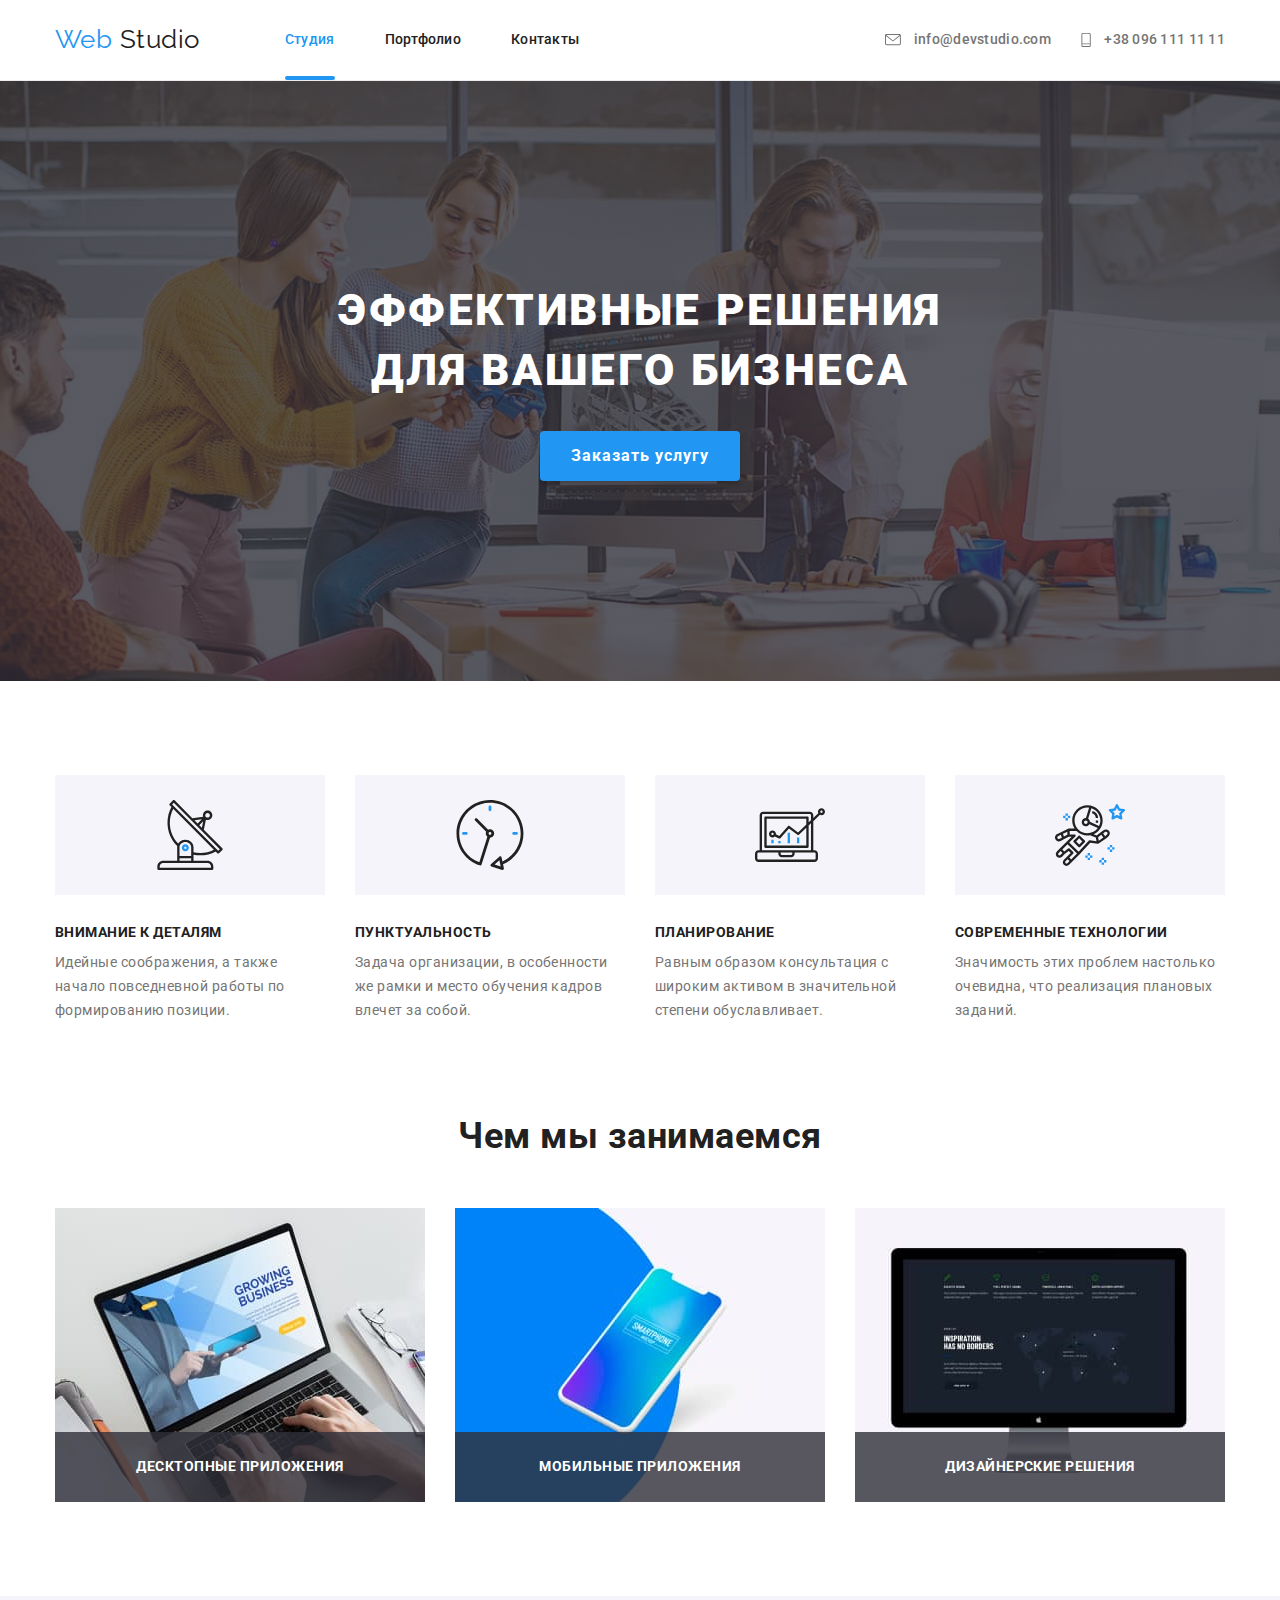
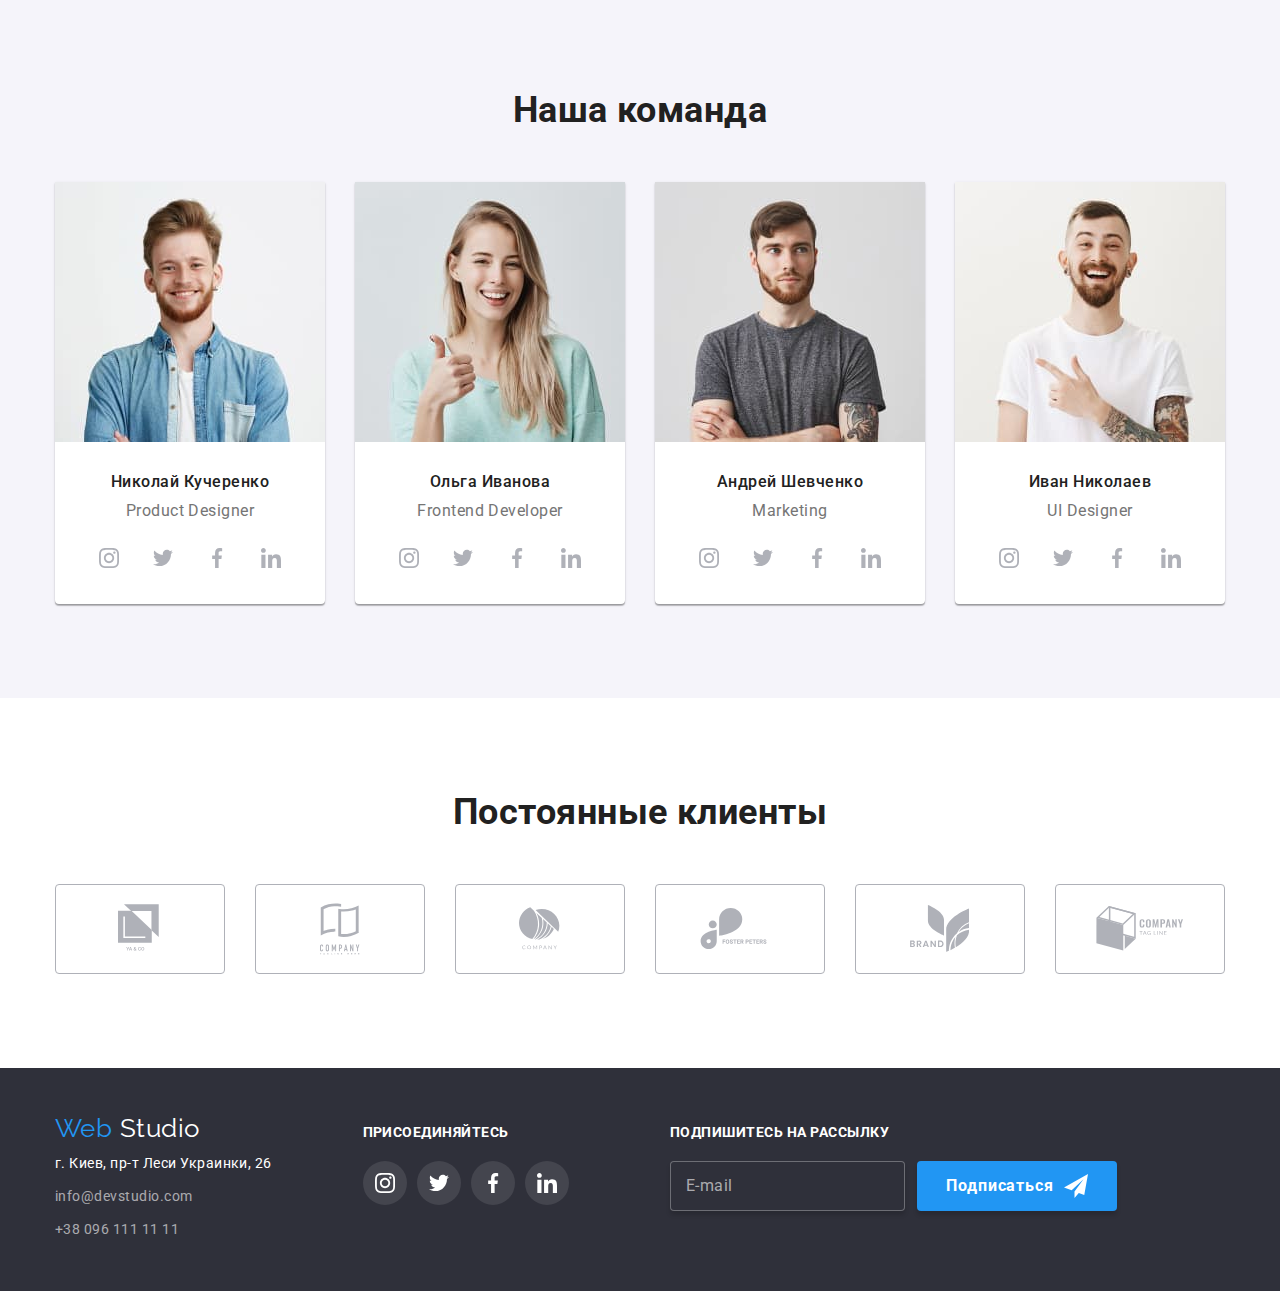
==== index.html @ 7e2abc23 "ДЗ 6" ====
<!DOCTYPE html>
<html lang="ru">
  <head>
    <meta charset="UTF-8" />
    <meta name="viewport" content="width=device-width, initial-scale=1.0" />
    <title>Web Studio</title>
    <link
      href="https://fonts.googleapis.com/css2?family=Raleway:wght@700&family=Roboto:wght@400;500;700;900&display=swap"
      rel="stylesheet"
    />
    <link
      rel="stylesheet"
      href="https://cdnjs.cloudflare.com/ajax/libs/modern-normalize/0.6.0/modern-normalize.min.css"
    />
    <link rel="stylesheet" href="./css/styles.css" />
  </head>
  <body>
    <!--шапка-->
    <header class="header">
      <div class="container holder">
        <nav class="nav">
          <a href="./index.html" class="logo"
            >Web <span class="logo-part">Studio</span></a
          >
          <ul class="list-site-nav">
            <li class="item">
              <a href="./index.html" class="link current">Студия</a>
            </li>
            <li class="item">
              <a href="./portfolio.html" class="link">Портфолио</a>
            </li>
            <li class="item"><a href="#" class="link">Контакты</a></li>
          </ul>
        </nav>
        <ul class="list-info-nav">
          <li class="item">
            <a href="mailto:info@devstudio.com" class="contacts">
              <svg
                class="svg-mail-tel"
                aria-label="иконка конверт"
                width="16"
                height="12"
              >
                <use xlink:href="./img/symbol-defs1.svg#icon-com"></use>
              </svg>
              info@devstudio.com</a
            >
          </li>
          <li class="item">
            <a
              href="tel:+380961111111"
              aria-label="иконка смартфон"
              class="contacts"
            >
              <svg class="svg-mail-tel" width="10" height="14">
                <use xlink:href="./img/symbol-defs1.svg#icon-tel"></use>
              </svg>
              +38 096 111 11 11</a
            >
          </li>
        </ul>
      </div>
    </header>
    <main>
      <section class="hero">
        <div class="hero-holder">
          <h1 class="hero-title">
            Эффективные решения для вашего бизнеса
          </h1>
          <button class="button" data-modal-open>Заказать услугу</button>
        </div>
      </section>

      <!--section список преимуществ-->
      <section class="advantages">
        <div class="container">
          <h2 class="title-hidden">Список преимуществ</h2>

          <ul class="list-features">
            <li class="item">
              <div class="frame">
                <svg
                  class="svg-features"
                  aria-label="иконка антена"
                  width="70"
                  height="70"
                >
                  <use href="./img/symbol-defs1.svg#icon-antenna"></use>
                </svg>
              </div>

              <h3 class="title">Внимание к деталям</h3>
              <p class="text">
                Идейные соображения, а также начало повседневной работы по
                формированию позиции.
              </p>
            </li>

            <li class="item">
              <div class="frame">
                <svg
                  class="svg-features"
                  aria-label="иконка часы"
                  width="70"
                  height="70"
                >
                  <use href="./img/symbol-defs1.svg#icon-clock"></use>
                </svg>
              </div>
              <h3 class="title">Пунктуальность</h3>
              <p class="text">
                Задача организации, в особенности же рамки и место обучения
                кадров влечет за собой.
              </p>
            </li>

            <li class="item">
              <div class="frame">
                <svg
                  class="svg-features"
                  aria-label="иконка диаграмма"
                  width="70"
                  height="70"
                >
                  <use href="./img/symbol-defs1.svg#icon-diagram"></use>
                </svg>
              </div>
              <h3 class="title">Планирование</h3>
              <p class="text">
                Равным образом консультация с широким активом в значительной
                степени обуславливает.
              </p>
            </li>

            <li class="item">
              <div class="frame">
                <svg
                  class="svg-features"
                  aria-label="иконка астронавта"
                  width="70"
                  height="70"
                >
                  <use href="./img/symbol-defs1.svg#icon-astronaut"></use>
                </svg>
              </div>
              <h3 class="title">Современные технологии</h3>
              <p class="text">
                Значимость этих проблем настолько очевидна, что реализация
                плановых заданий.
              </p>
            </li>
          </ul>
        </div>
      </section>

      <!--section чем мы занимаемся-->
      <section class="section">
        <div class="container">
          <h2 class="section-title">Чем мы занимаемся</h2>
          <ul class="list">
            <li class="item">
              <img
                class="img-picture"
                src="./img/img1.jpg"
                alt="Картинка с ноутбуком"
                width="370"
              />
              <h3 class="text">Десктопные приложения</h3>
            </li>
            <li class="item">
              <img
                class="img-picture"
                src="./img/img2.jpg"
                alt="картинка со смартфона"
                width="370"
              />
              <h3 class="text">Мобильные приложения</h3>
            </li>

            <li class="item">
              <img
                class="img-picture"
                src="./img/img3.jpg"
                alt="картинка с манитором компьютера"
                width="370"
              />
              <h3 class="text">Дизайнерские решения</h3>
            </li>
          </ul>
        </div>
      </section>

      <!--section команда-->
      <section class="section team">
        <div class="container">
          <h2 class="section-title">Наша команда</h2>

          <ul class="list-team">
            <li class="item-team">
              <img class="foto" src="./img/img01.jpg" alt="фото" width="270" />
              <div class="wrap-team">
                <h3 class="title-name">Николай Кучеренко</h3>
                <p class="text-post">Product Designer</p>
                <ul class="list-socials">
                  <li class="item">
                    <a
                      href="#"
                      class="link-socials"
                      aria-label="ссылка на Instagram"
                    >
                      <svg class="svg-socials">
                        <use href="./img/symbol-defs1.svg#icon-instagram"></use>
                      </svg>
                    </a>
                  </li>
                  <li class="item">
                    <a
                      href="#"
                      class="link-socials"
                      aria-label="ссылка на Twitter"
                    >
                      <svg class="svg-socials">
                        <use href="./img/symbol-defs1.svg#icon-twitter"></use>
                      </svg>
                    </a>
                  </li>
                  <li class="item">
                    <a
                      href="#"
                      class="link-socials"
                      aria-label="ссылка на Facebook"
                    >
                      <svg class="svg-socials">
                        <use href="./img/symbol-defs1.svg#icon-facebook"></use>
                      </svg>
                    </a>
                  </li>
                  <li class="item">
                    <a
                      href="#"
                      class="link-socials"
                      aria-label="ссылка на LinkendIn"
                    >
                      <svg class="svg-socials">
                        <use href="./img/symbol-defs1.svg#icon-linkedin"></use>
                      </svg>
                    </a>
                  </li>
                </ul>
              </div>
            </li>

            <li class="item-team">
              <img class="foto" src="./img/img02.jpg" alt="фото" width="270" />
              <div class="wrap-team">
                <h3 class="title-name">Ольга Иванова</h3>
                <p class="text-post">Frontend Developer</p>
                <ul class="list-socials">
                  <li class="item">
                    <a
                      href="#"
                      class="link-socials"
                      aria-label="ссылка на Instagram"
                    >
                      <svg class="svg-socials">
                        <use href="./img/symbol-defs1.svg#icon-instagram"></use>
                      </svg>
                    </a>
                  </li>
                  <li class="item">
                    <a
                      href="#"
                      class="link-socials"
                      aria-label="ссылка на Twitter"
                    >
                      <svg class="svg-socials">
                        <use href="./img/symbol-defs1.svg#icon-twitter"></use>
                      </svg>
                    </a>
                  </li>
                  <li class="item">
                    <a
                      href="#"
                      class="link-socials"
                      aria-label="ссылка на Facebook"
                    >
                      <svg class="svg-socials">
                        <use href="./img/symbol-defs1.svg#icon-facebook"></use>
                      </svg>
                    </a>
                  </li>
                  <li class="item">
                    <a
                      href="#"
                      class="link-socials"
                      aria-label="ссылка на LinkendIn"
                    >
                      <svg class="svg-socials">
                        <use href="./img/symbol-defs1.svg#icon-linkedin"></use>
                      </svg>
                    </a>
                  </li>
                </ul>
              </div>
            </li>

            <li class="item-team">
              <img class="foto" src="./img/img03.jpg" alt="фото" width="270" />
              <div class="wrap-team">
                <h3 class="title-name">Андрей Шевченко</h3>
                <p class="text-post">Marketing</p>
                <ul class="list-socials">
                  <li class="item">
                    <a
                      href="#"
                      class="link-socials"
                      aria-label="ссылка на Instagram"
                    >
                      <svg class="svg-socials">
                        <use href="./img/symbol-defs1.svg#icon-instagram"></use>
                      </svg>
                    </a>
                  </li>
                  <li class="item">
                    <a
                      href="#"
                      class="link-socials"
                      aria-label="ссылка на Twitter"
                    >
                      <svg class="svg-socials">
                        <use href="./img/symbol-defs1.svg#icon-twitter"></use>
                      </svg>
                    </a>
                  </li>
                  <li class="item">
                    <a
                      href="#"
                      class="link-socials"
                      aria-label="ссылка на Facebook"
                    >
                      <svg class="svg-socials">
                        <use href="./img/symbol-defs1.svg#icon-facebook"></use>
                      </svg>
                    </a>
                  </li>
                  <li class="item">
                    <a
                      href="#"
                      class="link-socials"
                      aria-label="ссылка на LinkendIn"
                    >
                      <svg class="svg-socials">
                        <use href="./img/symbol-defs1.svg#icon-linkedin"></use>
                      </svg>
                    </a>
                  </li>
                </ul>
              </div>
            </li>

            <li class="item-team">
              <img class="foto" src="./img/img04.jpg" alt="фото" width="270" />
              <div class="wrap-team">
                <h3 class="title-name">Иван Николаев</h3>
                <p class="text-post">UI Designer</p>
                <ul class="list-socials">
                  <li class="item">
                    <a
                      href="#"
                      class="link-socials"
                      aria-label="ссылка на Instagram"
                    >
                      <svg class="svg-socials">
                        <use href="./img/symbol-defs1.svg#icon-instagram"></use>
                      </svg>
                    </a>
                  </li>
                  <li class="item">
                    <a
                      href="#"
                      class="link-socials"
                      aria-label="ссылка на Twitter"
                    >
                      <svg class="svg-socials">
                        <use href="./img/symbol-defs1.svg#icon-twitter"></use>
                      </svg>
                    </a>
                  </li>
                  <li class="item">
                    <a
                      href="#"
                      class="link-socials"
                      aria-label="ссылка на Facebook"
                    >
                      <svg class="svg-socials">
                        <use href="./img/symbol-defs1.svg#icon-facebook"></use>
                      </svg>
                    </a>
                  </li>
                  <li class="item">
                    <a
                      href="#"
                      class="link-socials"
                      aria-label="ссылка на LinkendIn"
                    >
                      <svg class="svg-socials">
                        <use href="./img/symbol-defs1.svg#icon-linkedin"></use>
                      </svg>
                    </a>
                  </li>
                </ul>
              </div>
            </li>
          </ul>
        </div>
      </section>

      <!--section клиенты-->
      <section class="section">
        <div class="container">
          <h2 class="section-title">Постоянные клиенты</h2>
          <ul class="list-client">
            <li class="item-client">
              <a href="#" class="link-logo-company">
                <svg class="svg-logo" width="45" height="50">
                  <use href="./img/symbol-defs1.svg#icon-logo1"></use>
                </svg>
              </a>
            </li>
            <li class="item-client">
              <a href="#" class="link-logo-company">
                <svg
                  class="svg-logo"
                  aria-label="иконка логотипа компании"
                  width="40"
                  height="52"
                >
                  <use href="./img/symbol-defs1.svg#icon-logo2"></use>
                </svg>
              </a>
            </li>
            <li class="item-client">
              <a href="#" class="link-logo-company">
                <svg
                  class="svg-logo"
                  aria-label="иконка логотипа компании"
                  width="41"
                  height="43"
                >
                  <use href="./img/symbol-defs1.svg#icon-logo3"></use>
                </svg>
              </a>
            </li>
            <li class="item-client">
              <a href="#" class="link-logo-company">
                <svg
                  class="svg-logo"
                  aria-label="иконка логотипа компании"
                  width="80"
                  height="42"
                >
                  <use href="./img/symbol-defs1.svg#icon-logo4"></use>
                </svg>
              </a>
            </li>
            <li class="item-client">
              <a href="#" class="link-logo-company">
                <svg
                  class="svg-logo"
                  aria-label="иконка логотипа компании"
                  width="59"
                  height="47"
                >
                  <use href="./img/symbol-defs1.svg#icon-logo5"></use>
                </svg>
              </a>
            </li>
            <li class="item-client">
              <a href="#" class="link-logo-company">
                <svg
                  class="svg-logo"
                  aria-label="иконка логотипа компании"
                  width="88"
                  height="45"
                >
                  <use href="./img/symbol-defs1.svg#icon-logo6"></use>
                </svg>
              </a>
            </li>
          </ul>
        </div>
      </section>
    </main>
    <!--подвал-->
    <footer class="footer">
      <div class="container bottom">
        <div class="logo-address">
          <a href="./index.html" class="logo"
            >Web <span class="logo-part">Studio</span></a
          >
          <address class="address">
            <ul>
              <li class="address-text">г. Киев, пр-т Леси Украинки, 26</li>
              <li>
                <a href="mailto:info@devstudio.com" class="contacts mail"
                  >info@devstudio.com</a
                >
              </li>
              <li>
                <a href="tel:+380961111111" class="contacts"
                  >+38 096 111 11 11</a
                >
              </li>
            </ul>
          </address>
        </div>

        <div class="join-in">
          <b class="call-link">присоединяйтесь</b>
          <ul class="list-socials position">
            <li class="item">
              <a
                href="#"
                class="link-socials background"
                aria-label="ссылка на Instagram"
              >
                <svg class="svg-socials fill">
                  <use href="./img/symbol-defs1.svg#icon-instagram"></use>
                </svg>
              </a>
            </li>
            <li class="item">
              <a
                href="#"
                class="link-socials background"
                aria-label="ссылка на Twitter"
              >
                <svg class="svg-socials fill">
                  <use href="./img/symbol-defs1.svg#icon-twitter"></use>
                </svg>
              </a>
            </li>
            <li class="item">
              <a
                href="#"
                class="link-socials background"
                aria-label="ссылка на Facebook"
              >
                <svg class="svg-socials fill">
                  <use href="./img/symbol-defs1.svg#icon-facebook"></use>
                </svg>
              </a>
            </li>
            <li class="item">
              <a
                href="#"
                class="link-socials background"
                aria-label="ссылка на LinkendIn"
              >
                <svg class="svg-socials fill">
                  <use href="./img/symbol-defs1.svg#icon-linkedin"></use>
                </svg>
              </a>
            </li>
          </ul>
        </div>
        <div class="call">
          <b class="call-link">Подпишитесь на рассылку</b>
          <form class="call-form">
            <label for="mail" class="call-label">
              <input
                type="email"
                name="mail"
                id="mail"
                class="call-input"
                placeholder="E-mail"
              />
            </label>

            <button type="submit" class="button subscribe">
              Подписаться
              <svg class="svg-subscribe">
                <use href="./img/symbol-defs1.svg#icon-icon-send"></use>
              </svg>
            </button>
          </form>
        </div>
      </div>
    </footer>

    <div class="backdrop is-hidden" data-modal>
      <div class="modal">
        <div class="field-close">
          <button class="btn-close" data-modal-close>
            <svg class="svg-close" width="11" height="11">
              <use href="./img/symbol-defs.svg#vector-close"></use>
            </svg>
          </button>
        </div>
        <b class="modal-title">Оставьте свои данные, мы вам перезвоним</b>
        <form class="modal-form">
          <label class="field-form">
            <input
              type="text"
              name="name"
              class="input-form"
              placeholder=" "
              autofocus
            />
            <span class="label-form">Имя</span>
            <svg class="svg-name" width="12" height="12">
              <use href="./img/symbol-defs.svg#vector-name"></use>
            </svg>
          </label>

          <label class="field-form">
            <input type="tel" name="tel" class="input-form" placeholder=" " />
            <span class="label-form">Телефон</span>
            <svg class="svg-name" width="13" height="13">
              <use href="./img/symbol-defs.svg#vector-tel"></use>
            </svg>
          </label>

          <label class="field-form">
            <input
              type="email"
              name="mail"
              class="input-form"
              placeholder=" "
            />
            <span class="label-form">Почта</span>
            <svg class="svg-name" width="15" height="12">
              <use href="./img/symbol-defs.svg#vector-mail"></use>
            </svg>
          </label>

          <label class="field-form comment">
            <textarea
              name="comment"
              rows="10"
              class="input-form textarea"
              placeholder=" "
            ></textarea>
            <span class="label-comment"> Комментарий</span></label
          >

          <label class="label-checkbox">
            <input
              type="checkbox"
              name="topic"
              value="agreement"
              class="input-checkbox"
            />
            <span class="icon-checkbox"></span>
            Соглашаюсь с рассылкой и принимаю
            <a class="link-agreement" href="#">Условия договора</a>
          </label>

          <div class="field-send">
            <button type="submit" class="button send">Отправить</button>
          </div>
        </form>
      </div>
    </div>
    <script src="./js/modal.js"></script>
  </body>
</html>
---- css/styles.css ----
:root {
  --main-text-color: #212121;
  --white-text-color: #ffffff;
  --accent-focus-color: #2196f3;
}

body {
  color: #757575;
  font-family: roboto, sans-serif;
  letter-spacing: 0.03em;
}

ul {
  list-style: none;
  margin: 0;
  padding: 0;
}

.header {
  background: var(--white-text-color);

  border-bottom: 1px solid #ececec;
}

.container {
  margin-left: auto;
  margin-right: auto;
  width: 1200px;
  padding-left: 15px;
  padding-right: 15px;
  /* outline: 2px solid black; */
}

/* logo*/

.logo {
  color: var(--accent-focus-color);
  font-family: Raleway, cursive;
  font-size: 26px;
  line-height: 1.2;
  text-decoration: none;
}

.logo-part {
  color: var(--main-text-color);
}

/* навигация по сайту */
.holder {
  display: flex;
  align-items: center;
}

.nav {
  display: flex;
  align-items: center;
}

.list-site-nav {
  display: flex;
  margin-left: 85px;
}

.list-site-nav .item + .item {
  margin-left: 50px;
}

.list-site-nav .link {
  display: block;
  padding-top: 32px;
  padding-bottom: 32px;
  color: var(--main-text-color);
  font-weight: 500;
  font-size: 14px;
  line-height: 1.14;
  letter-spacing: 0.02em;
  text-decoration: none;
  position: relative;
  transition: color 250ms cubic-bezier(0.4, 0, 0.2, 1);
}

.list-site-nav .link:hover,
.list-site-nav .link:focus {
  color: var(--accent-focus-color);
}

.list-site-nav .link.current {
  color: var(--accent-focus-color);
}

.link.current::after {
  width: 100%;
  height: 4px;
  background: var(--accent-focus-color);
  border-radius: 2px;
  content: '';
  position: absolute;
  bottom: 0;
  left: 0;
}

/* mail tel */

.list-info-nav {
  display: flex;
  margin-left: auto;
}

.list-info-nav .item + .item {
  margin-left: 30px;
}

.list-info-nav .contacts {
  padding-top: 32px;
  padding-bottom: 32px;
  color: #757575;
  font-weight: 500;
  font-size: 14px;
  line-height: 1.4;
  letter-spacing: 0.02em;
  text-decoration: none;
  transition: color 250ms cubic-bezier(0.4, 0, 0.2, 1);
}

.list-info-nav .contacts:hover,
.list-info-nav .contacts:focus {
  color: var(--accent-focus-color);
}

.svg-mail-tel {
  margin-right: 10px;
  fill: currentColor;
  vertical-align: middle;
}

/* section hero */

.hero {
  text-align: center;
  display: flex;
  justify-content: center;
  max-width: 1600px;
  height: 600px;
  background-color: #757575;
  margin-left: auto;
  margin-right: auto;
  background-image: linear-gradient(
      to right,
      rgba(47, 48, 58, 0.8),
      rgba(47, 48, 58, 0.8)
    ),
    url(../img/header-img.jpg);
  background-size: cover;
  background-position: center;
  background-repeat: no-repeat;
}

.hero-holder {
  display: block;
  max-width: 620px;
  margin: auto;
}

.hero-title {
  color: var(--white-text-color);
  font-weight: 900;
  font-size: 44px;
  line-height: 1.36;
  letter-spacing: 0.06em;
  text-transform: uppercase;
  margin-top: 0;
  margin-bottom: 30px;
}

.button {
  height: 50px;
  width: 200px;
  color: var(--white-text-color);
  background-color: var(--accent-focus-color);
  font-weight: 700;
  font-size: 16px;
  line-height: 1.87;
  letter-spacing: 0.06em;
  box-shadow: 0px 4px 4px rgba(0, 0, 0, 0.15);
  border: 4px solid transparent;
  border-radius: 4px;
  cursor: pointer;
  transition: 250ms cubic-bezier(0.4, 0, 0.2, 1);
}

.button:hover,
.button:focus {
  background-color: var(--white-text-color);
  color: var(--accent-focus-color);
}

/* section список преимуществ */

.advantages {
  padding-top: 94px;
  padding-bottom: 0;
}

.title-hidden {
  display: none;
}

.list-features {
  display: flex;
}

.list-features .frame {
  height: 120px;
  background-color: #f5f4fa;
  display: flex;
  align-items: center;
  justify-content: center;
}

.features-img {
  display: block;
}

.list-features .item {
  width: calc((100% - 30px * 3) / 4);
}

.list-features .item + .item {
  margin-left: 30px;
}

.list-features .title {
  color: var(--main-text-color);
  font-weight: 700;
  font-size: 14px;
  line-height: 1.14;
  text-transform: uppercase;
  margin-top: 30px;
  margin-bottom: 10px;
}

.list-features .text {
  font-size: 14px;
  line-height: 1.7;
  margin-top: 0;
  margin-bottom: 0;
}

/* section чем мы занимаемся */

.section {
  padding-top: 94px;
  padding-bottom: 94px;
}

.section.team {
  background: #f5f4fa;
}

.section-title {
  color: var(--main-text-color);
  font-weight: 700;
  font-size: 36px;
  line-height: 1.16;
  text-align: center;
  margin-top: 0;
  margin-bottom: 50px;
}

.section .text {
  padding-top: 27px;
  padding-bottom: 27px;
  margin-top: 0;
  margin-bottom: 0;
  color: var(--white-text-color);
  background-color: rgba(47, 48, 58, 0.8);
  font-weight: 700;
  font-size: 14px;
  line-height: 1.14;
  text-align: center;
  text-transform: uppercase;
  position: absolute;
  bottom: 0;
  width: 100%;
}

.section .list {
  display: flex;
}

.section .item + .item {
  margin-left: 30px;
}

.section .item {
  width: calc((100% - 30px * 2) / 3);
  position: relative;
}

.img-picture {
  display: block;
  max-width: 100%;
  height: auto;
}

.list-team {
  display: flex;
}

/*section команда*/

.item-team {
  width: calc((100% - 30px * 3) / 4);
  background-color: var(--white-text-color);

  box-shadow: 0px 2px 1px rgba(0, 0, 0, 0.2), 0px 1px 1px rgba(0, 0, 0, 0.14),
    0px 1px 3px rgba(0, 0, 0, 0.12);
  border-radius: 0px 0px 4px 4px;
}

.team .item-team + .item-team {
  margin-left: 30px;
}

.foto {
  display: block;
  max-width: 100%;
  height: auto;
}

.wrap-team {
  padding: 30px 32px 24px 32px;
}

.title-name {
  margin-top: 0;
  margin-bottom: 10px;
  color: var(--main-text-color);
  font-weight: 500;
  font-size: 16px;
  line-height: 1.2;
  text-align: center;
}

.text-post {
  margin-top: 0;
  margin-bottom: 16px;
  font-size: 16px;
  line-height: 1.2;
  text-align: center;
}

.list-socials {
  display: flex;
  justify-content: center;
}

.list-socials .link-socials {
  display: flex;
  align-items: center;
  justify-content: center;
  width: 44px;
  height: 44px;
  border-radius: 50px;
  transition: background-color 250ms cubic-bezier(0.4, 0, 0.2, 1);
}

/* соцсети футера */
.list-socials .link-socials.background {
  background-color: rgba(255, 255, 255, 0.1);
}
.svg-socials.fill {
  fill: var(--white-text-color);
}
/**/

.list-socials .link-socials:hover,
.list-socials .link-socials:focus {
  background-color: #2196f3;
}
.link-socials:hover .svg-socials,
.link-socials:focus .svg-socials {
  fill: var(--white-text-color);
}

.svg-socials {
  width: 20px;
  height: 20px;
  fill: #afb1b8;
  transition: fill 250ms cubic-bezier(0.4, 0, 0.2, 1);
}

.list-socials .item + .item {
  margin-left: 10px;
}

/* section клиенты */

.list-client {
  display: flex;
}

.section .item-client + .item-client {
  margin-left: 30px;
}

.item-client {
  width: calc((100% - 30px * 5) / 6);
}

.link-logo-company {
  border: 1px solid #afb1b8;
  border-radius: 4px;
  width: 170px;
  height: 90px;
  display: flex;
  align-items: center;
  justify-content: center;
  transition: border 250ms cubic-bezier(0.4, 0, 0.2, 1);
}

.link-logo-company .svg-logo {
  fill: #afb1b8;
  transition: fill 250ms cubic-bezier(0.4, 0, 0.2, 1);
}

.item-client .link-logo-company:hover,
.item-client .link-logo-company:focus {
  border: 1px solid var(--accent-focus-color);
}

.link-logo-company:hover .svg-logo,
.link-logo-company:focus .svg-logo {
  fill: var(--accent-focus-color);
}

/* футер */

.footer {
  background-color: #2f303a;
}

.container.bottom {
  display: flex;
  align-items: baseline;
  padding-top: 45px;
  padding-bottom: 50px;
}

.logo-address .logo-part {
  color: var(--white-text-color);
}

.logo-address {
  margin-right: 30px;
  width: calc((100% - 30px * 2) / 4);
}

.logo-address .logo {
  display: block;
  margin-top: 0;
  margin-bottom: 8px;
}

.address {
  display: flex;
  flex-direction: column;
  font-size: 14px;
  line-height: 1.7;
  font-style: normal;
}

.address .address-text {
  color: var(--white-text-color);
  margin-top: 0;
  margin-bottom: 9px;
}

.address .contacts.mail {
  display: block;
  margin-top: 0;
  margin-bottom: 9px;
}

.address .contacts {
  color: rgba(255, 255, 255, 0.6);
  text-decoration: none;
  transition: color 250ms cubic-bezier(0.4, 0, 0.2, 1);
}

.address .contacts:hover,
.address .contacts:focus {
  color: var(--accent-focus-color);
}

.join-in {
  margin-right: 30px;
  width: calc((100% - 30px * 2) / 4);
}

.list-socials.position {
  justify-content: flex-start;
}

.container.bottom .call {
  /* margin-left: auto; */
  width: calc((100% - 30px * 2) / 2);
}

.call-link {
  display: block;
  margin-bottom: 20px;
  color: var(--white-text-color);
  font-weight: 700;
  font-size: 14px;
  line-height: 1.14;
  text-transform: uppercase;
}

.call-form {
  display: flex;
}

.call-input {
  border: 1px solid rgba(255, 255, 255, 0.3);
  box-shadow: 0px 4px 4px rgba(0, 0, 0, 0.15);
  border-radius: 4px;
  background-color: #2f303a;
  padding: 15px;
  max-width: 359px;
  margin-right: 12px;
  color: var(--white-text-color);
}

.call-input::placeholder {
  font-size: 16px;
  line-height: 1.25;
  letter-spacing: 0.03em;
  color: rgba(255, 255, 255, 0.6);
  font-family: roboto, sans-serif;
}

.button.subscribe {
  display: flex;
  align-items: center;
  justify-content: center;
}

.svg-subscribe {
  width: 24px;
  height: 24px;
  margin-left: 10px;
  fill: currentColor;
}

/* портфолио */

.container.box {
  padding-top: 99px;
  padding-bottom: 94px;
}

.filter-box {
  display: flex;
  justify-content: center;
  margin-bottom: 56px;
}

.filter-box .filter + .filter {
  margin-left: 8px;
}

.filter {
  padding: 6px 22px;
  color: var(--main-text-color);
  background-color: #f5f4fa;
  font-weight: 500;
  font-size: 16px;
  line-height: 1.6;
  text-align: center;
  border-radius: 4px;
  border-color: transparent;
  transition: 250ms cubic-bezier(0.4, 0, 0.2, 1);
}

.filter:hover,
.filter:focus {
  background-color: var(--accent-focus-color);
  color: var(--white-text-color);
  box-shadow: 0px 2px 2px rgba(0, 0, 0, 0.12), 0px 1px 2px rgba(0, 0, 0, 0.08),
    0px 3px 1px rgba(0, 0, 0, 0.1);
}

.portfolio-content {
  padding: 15px 0;
}

.list-portfolio {
  display: flex;
  flex-wrap: wrap;
  margin: -15px;
}

.item-portfolio {
  margin: 15px;
  width: calc((100% - 90px) / 3);
  transition: box-shadow 250ms cubic-bezier(0.4, 0, 0.2, 1);
}

.item-portfolio:hover,
.item-portfolio:focus {
  box-shadow: 1px 4px 6px rgba(0, 0, 0, 0.16), 0px 4px 4px rgba(0, 0, 0, 0.06),
    0px 1px 1px rgba(0, 0, 0, 0.12);
}

.portfolio-link {
  display: block;
  text-decoration: none;
}

.portfolio-thumb {
  position: relative;
  overflow: hidden;
}

.thumb-text {
  position: absolute;
  top: 0;
  left: 0;
  width: 100%;
  height: 100%;
  background-color: rgba(33, 150, 243, 0.9);
  transform: translateY(100%);
  transition: transform 250ms cubic-bezier(0.4, 0, 0.2, 1);
  padding: 50px 24px;
}

.item-portfolio:hover .thumb-text {
  transform: translateY(0);
}

.portfolio-text {
  color: var(--white-text-color);
  font-size: 18px;
  line-height: 1.5;
}

.img-portfolio {
  display: block;
  max-width: 100%;
  height: auto;
  border-top-left-radius: 5px;
  border-top-right-radius: 5px;
}

.portfolio-name {
  margin-top: 0;
  margin-bottom: 4px;
  color: var(--main-text-color);
  font-weight: 700;
  font-size: 18px;
  line-height: 2;
  letter-spacing: 0.06em;
}

.portfolio-view {
  margin-top: 0;
  margin-bottom: 0;
  color: #757575;
  font-size: 16px;
  line-height: 1.8;
}

.card-content {
  background: var(--white-text-color);
  border: 1px solid #eeeeee;
  box-sizing: border-box;
  padding: 20px 24px;
  border-bottom-right-radius: 5px;
  border-bottom-left-radius: 5px;
}

/**/

.backdrop {
  position: fixed;
  top: 0;
  left: 0;
  width: 100%;
  height: 100%;
  background-color: rgba(0, 0, 0, 0.2);

  opacity: 1;
  transition: opacity 250ms cubic-bezier(0.4, 0, 0.2, 1);
}

.backdrop.is-hidden {
  opacity: 0;
  pointer-events: none;
}

.modal {
  position: absolute;
  top: 50%;
  left: 50%;
  transform: translate(-50%, -50%);
  max-width: 528px;
  max-height: 581px;
  background-color: var(--white-text-color);
  padding: 40px;
  box-shadow: 0px 2px 1px rgba(0, 0, 0, 0.2), 0px 1px 1px rgba(0, 0, 0, 0.14),
    0px 1px 3px rgba(0, 0, 0, 0.12);
  border-radius: 4px;
}

.field-close {
  position: relative;
}

.btn-close {
  position: absolute;
  top: 0;
  right: 0;
  transform: translateY(-30px) translateX(30px);
  width: 30px;
  height: 30px;
  border-radius: 50px;
  background-color: var(--white-text-color);
  border: 1px solid rgba(0, 0, 0, 0.1);
  cursor: pointer;
  outline-style: none;
}

.btn-close:hover .svg-close,
.btn-close:focus .svg-close {
  fill: var(--accent-focus-color);
}

.modal-title {
  display: block;
  font-weight: 700;
  font-size: 20px;
  line-height: 1.15;
  text-align: center;
  color: var(--main-text-color);
  /* margin-top: 0; */
  margin-bottom: 30px;
}

.modal-form {
  /* max-width: 528px; */
  margin-left: auto;
  margin-right: auto;
}

.field-form {
  display: block;
  position: relative;
  margin-bottom: 28px;
}

.label-form {
  position: absolute;
  top: 50%;
  left: 42px;
  transform: translateY(-50%);
  font-size: 14px;
  line-height: 1.14;
  letter-spacing: 0.01em;
  transition: 250ms cubic-bezier(0.4, 0, 0.2, 1);
}

.link-agreement {
  color: var(--accent-focus-color);
  margin-left: 4px;
}

.field-form:focus-within > .svg-name,
.field-form:hover > .svg-name {
  fill: var(--accent-focus-color);
}

.field-form:focus-within > .label-form,
.input-form:not(:placeholder-shown) + .label-form {
  transform: translateY(-40px) translateX(-23px);
  color: var(--accent-focus-color);
  font-size: 12px;
  line-height: 1.16;
}

.input-form:hover,
.input-form:focus {
  border-color: var(--accent-focus-color);
  outline-color: var(--accent-focus-color);
}

.field-form:hover > .label-form {
  transform: translateY(-40px) translateX(-23px);
  color: var(--accent-focus-color);
  font-size: 12px;
  line-height: 1.16;
}

.field-form:hover > .label-comment,
.input-form:not(:placeholder-shown) + .label-comment {
  transform: translateY(-30px);
  color: var(--accent-focus-color);
  font-size: 12px;
  line-height: 1.16;
}

.svg-name {
  position: absolute;
  top: 50%;
  left: 19px;
  transform: translateY(-50%);
  transition: fill 250ms cubic-bezier(0.4, 0, 0.2, 1);
}

.input-form {
  margin: 0;
  width: 100%;
  padding: 12px 42px;
  border: 1px solid rgba(33, 33, 33, 0.2);
  border-radius: 4px;
  cursor: pointer;
}

.input-form.textarea {
  padding: 12px 16px;
  max-height: 120px;
  resize: none;
}

.label-comment {
  position: absolute;
  top: 12px;
  left: 16px;
  transform: translateY(0);
  font-size: 14px;
  line-height: 1.14;
  letter-spacing: 0.01em;
  transition: 250ms cubic-bezier(0.4, 0, 0.2, 1);
}

.input-checkbox {
  position: absolute;
  width: 1px;
  height: 1px;
  margin: -1px;
  border: 0;
  padding: 0;
  clip: rect(0 0 0 0);
  overflow: hidden;
}

.label-checkbox {
  display: flex;
  align-items: center;
  justify-content: center;
  font-size: 14px;
  line-height: 1.7;
  cursor: pointer;
  margin-bottom: 30px;
}

.field-form.comment {
  margin-bottom: 20px;
}

.icon-checkbox {
  content: '';
  width: 15px;
  height: 15px;
  border: 2px solid var(--main-text-color);
  border-radius: 2px;
  margin-right: 8px;
  transition: 250ms cubic-bezier(0.4, 0, 0.2, 1);
}

.input-checkbox:checked + .icon-checkbox {
  border-color: var(--accent-focus-color);
  background-color: var(--accent-focus-color);
  background-image: url('../img/icon-check.svg');
  background-size: contain;
  background-origin: border-box;
}

.field-send {
  display: flex;
  justify-content: center;
}
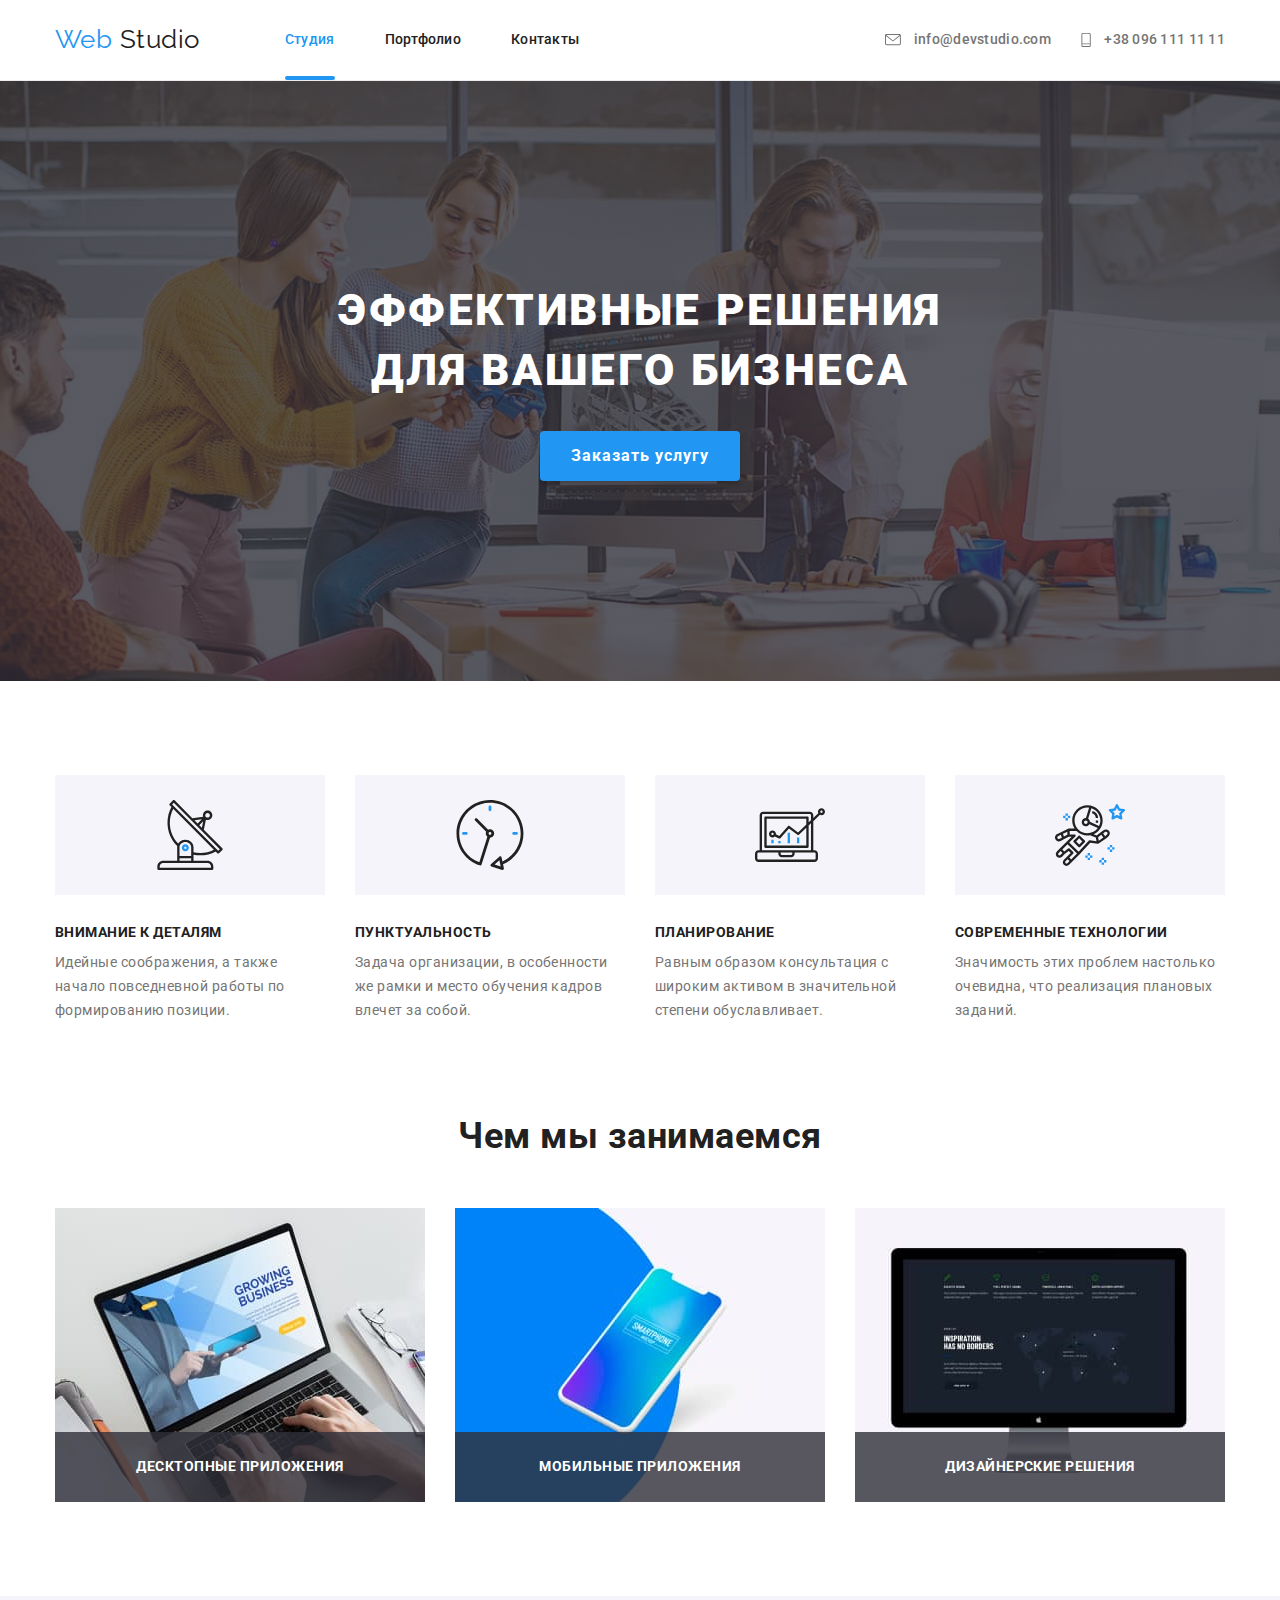
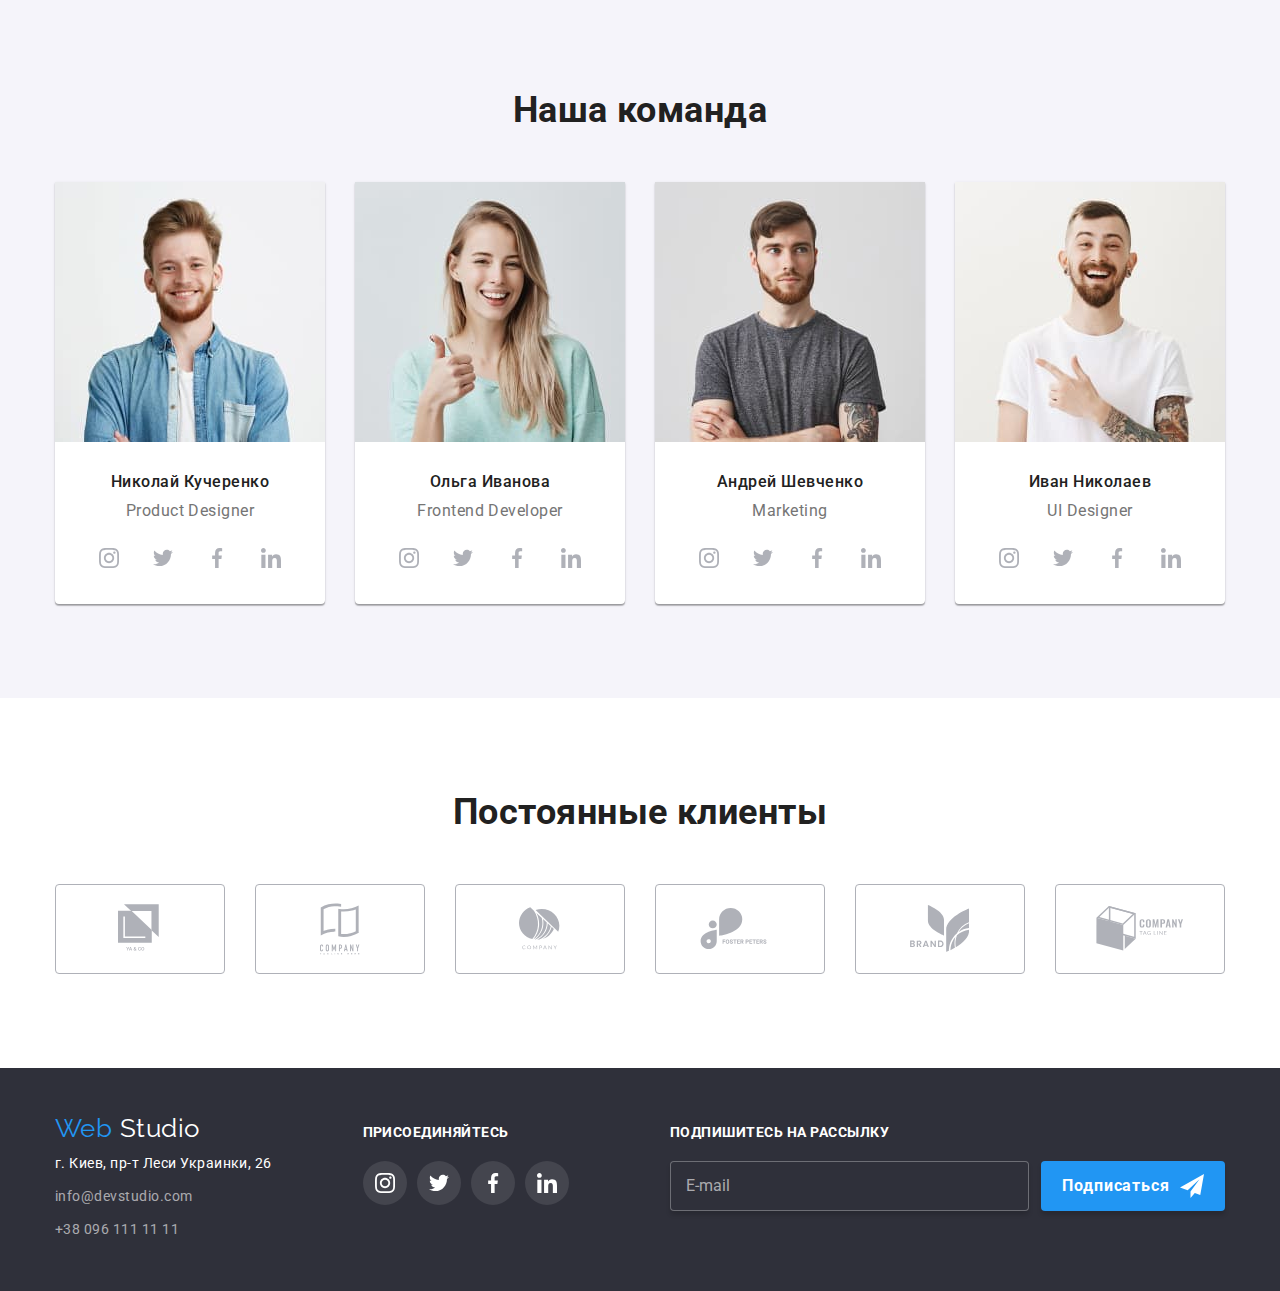
==== commit 6ec9c6d4: "ДЗ 6-1" ====
--- a/index.html
+++ b/index.html
@@ -567,15 +567,12 @@
         <div class="call">
           <b class="call-link">Подпишитесь на рассылку</b>
           <form class="call-form">
-            <label for="mail" class="call-label">
-              <input
-                type="email"
-                name="mail"
-                id="mail"
-                class="call-input"
-                placeholder="E-mail"
-              />
-            </label>
+            <input
+              type="email"
+              name="mail"
+              class="call-input"
+              placeholder="E-mail"
+            />
 
             <button type="submit" class="button subscribe">
               Подписаться
--- a/css/styles.css
+++ b/css/styles.css
@@ -527,17 +527,19 @@
   border-radius: 4px;
   background-color: #2f303a;
   padding: 15px;
-  max-width: 359px;
+  min-width: 359px;
   margin-right: 12px;
   color: var(--white-text-color);
+  outline-color: var(--accent-focus-color);
+  cursor: pointer;
 }
 
 .call-input::placeholder {
-  font-size: 16px;
+  /* font-size: 16px;
   line-height: 1.25;
-  letter-spacing: 0.03em;
+  letter-spacing: 0.03em; */
   color: rgba(255, 255, 255, 0.6);
-  font-family: roboto, sans-serif;
+  /* font-family: roboto, sans-serif; */
 }
 
 .button.subscribe {
@@ -581,6 +583,7 @@
   border-radius: 4px;
   border-color: transparent;
   transition: 250ms cubic-bezier(0.4, 0, 0.2, 1);
+  cursor: pointer;
 }
 
 .filter:hover,
@@ -775,6 +778,10 @@
   margin-left: 4px;
 }
 
+.input-form:invalid {
+  border-color: red;
+}
+
 .field-form:focus-within > .svg-name,
 .field-form:hover > .svg-name {
   fill: var(--accent-focus-color);
